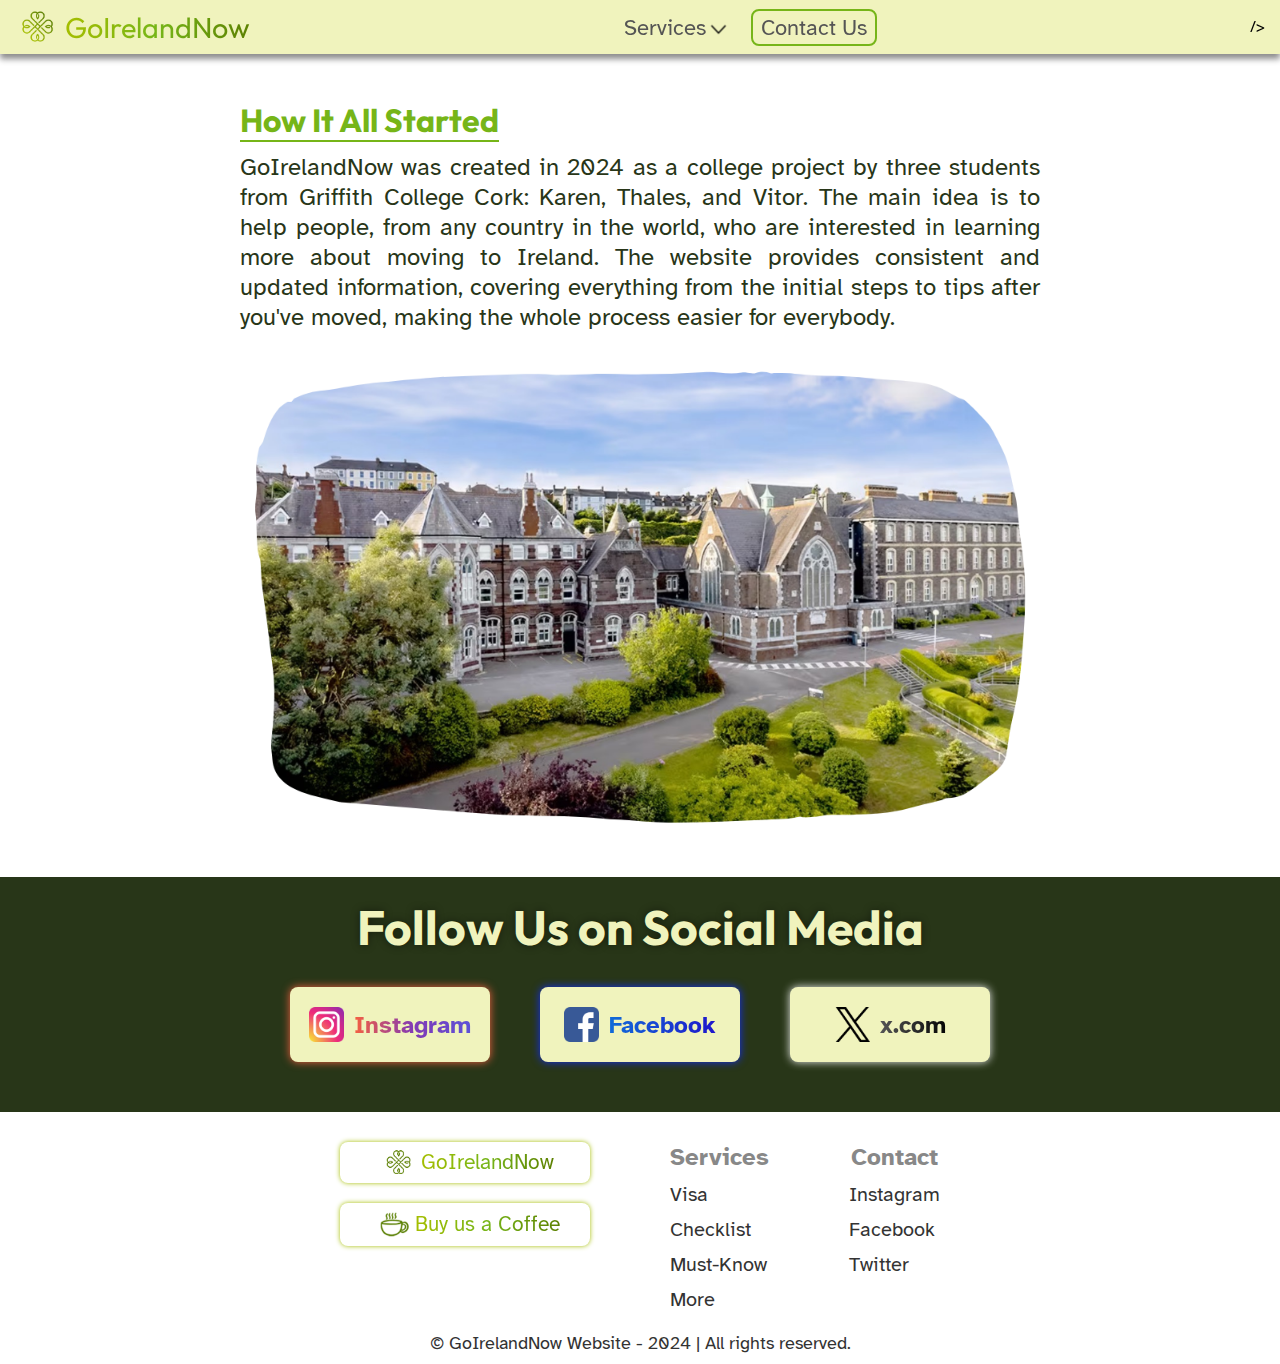
==== pages/about-project.html @ a742b515 "validate html and css" ====
<!DOCTYPE html>
<html lang="en">
<head>
    <!-- Description of the Website -->
    <meta name="description" content="Page to introduce the members of the website"> 
    <meta charset="UTF-8">
    <meta name="viewport" content="width=device-width, initial-scale=1.0">
    <!-- Title -->
    <title>GoIrelandNow</title>
    
    <!-- Imports -->
    <link rel="stylesheet" href="../styles/style.css">
    <link rel="stylesheet" href="../styles/components/content.css">
    <link rel="shortcut icon" href="../assets/icons/logo-l.png" type="image/x-icon">

</head>
<body>
    <header class="header">
        <a class="header__logo" href="../index.html">
            <img class="header__logo--icon" src="../assets/icons/logo-bg-transparent.png" alt="Logo of the WebSite">
            <p class="header__logo--website">GoIrelandNow</p>
        </a>
        <div class="header__menu">
            <p class="header__menu__dropdown">Services</p>
            <nav class="header__menu-nav__dropdown">
                <div class="nav-container">
                    <h2>About</h2>
                    <a href="../pages/about-us.html">About Creators</a>
                    <a href="../pages/about-project.html">About the Project</a>
                </div>
                <div class="nav-container">
                    <h2>Services</h2>
                    <a href="../pages/visa.html">Visa</a>
                    <a href="../pages/checklist.html">Checklist</a>
                    <a href="../pages/must-know.html">Must-Know</a>
                    <a href="../pages/more.html">More</a>
                </div>
            </nav>
            <a class="header__menu--link" href="../pages/contact-us.html">Contact Us</a>
        </div>

        <img src="../assets/icons/menu-burger.png" class="header__menu-mobile" alt="Menu">/>
        <div class="header__menu-mobile__overlay"></div>
        <div class="header__menu-mobile__dropdown">
            <img class="close-button" src="../assets/icons/x-icon2.png" alt="close icon">
            <h2>About</h2>
            <a href="../pages/about-us.html">About Us</a>
            <a href="../pages/about-project.html" class="lastItem">About Project</a>
            <h2>Services</h2>
            <a href="../pages/visa.html">Visa</a>
            <a href="../pages/checklist.html">Checklist</a>
            <a href="../pages/must-know.html">Must-know</a>
            <a href="../pages/more.html" class="lastItem">More</a>
            <a href="../pages/contact-us.html" class="header__menu--link">Contact Us</a>
        </div>
    </header>
    <main class="main">
        <section class="intro">
            <div class="intro__container">
                <h2 class="intro__heading">THE PROJECT</h2>
            </div>
        </section>
        <section class="content">
            
            <h2 class="content__heading heading">How It All Started</h2>
            
            <p class="content__desc">GoIrelandNow was created in 2024 as a college project by three students from Griffith College Cork: Karen, Thales, and Vitor. The main idea is to help people, from any country in the world, who are interested in learning more about moving to Ireland. The website provides consistent and updated information, covering everything from the initial steps to tips after you've moved, making the whole process easier for everybody.</p>

            <div class="content__img__about-project">
                <img src="../assets/images/griffith.jpg" alt="Image of Griffith College Cork Campus">
            </div>
        </section>
    </main>
    <aside class="social-media">
        <h2 class="social-media__heading heading">Follow Us on Social Media</h2>
        <div class="social-media__container">
            <a class="social-media__card instagram-card" href="https://www.instagram.com/" target="_blank">
                <img src="../assets/icons/instagram-icon.png" alt="Logo of the Instagram">
                <p class="instagram-text">Instagram</p>
            </a>
            <a class="social-media__card facebook-card" href="https://www.facebook.com/" target="_blank">
                <img src="../assets/icons/facebook-icon.png" alt="Logo of the Facebook">
                <p class="facebook-text">Facebook</p>
            </a>
            <a class="social-media__card twitter-card" href="https://x.com/" target="_blank">
                <img src="../assets/icons/x-twitter.png" alt="Logo of the X">
                <p class="twitter-text">x.com</p>
            </a>
        </div>
    </aside>
    <footer class="footer">
        <div class="footer__container">
            <div class="footer__logo">
                <a href="#" class="footer__logo__container">
                    <img class="footer__logo--icon" src="../assets/icons/logo-l2.png" alt="Logo of the WebSite">
                    <p class="footer__logo--website" >GoIrelandNow</p>
                </a>
                <a href="https://buymeacoffee.com/" target="_blank" class="footer__logo__container">
                    <img class="footer__logo--icon" src="../assets/icons/coffee.png" alt="Buy us a coffee">
                    <p class="footer__logo--website">Buy us a Coffee</p>
                </a>
            </div>
            <div class="footer__services">
                <h2 class="footer__services__heading">Services</h2>
                <a href="./visa.html" class="footer__services__link">Visa</a>
                <a href="./checklist.html" class="footer__services__link">Checklist</a>
                <a href="./must-know.html" class="footer__services__link">Must-Know</a>
                <a href="./more.html" class="footer__services__link">More</a>

            </div>
            <div class="footer__contact">
                <h2 class="footer__contact__heading">Contact</h2>
                <a href="https://www.instagram.com/" target="_blank" class="footer__contact__link">Instagram</a>
                <a href="https://www.facebook.com/" target="_blank" class="footer__contact__link">Facebook</a>
                <a href="https://x.com/" target="_blank" class="footer__contact__link">Twitter</a>
            </div>
        </div>
        <p class="footer-copyright">&copy; GoIrelandNow Website - 2024 | All rights reserved.</p>
    </footer> 
    
    <script src="../src/header-menu-dropdown.js"></script>
</body>
</html>
---- styles/style.css ----
@charset "UTF-8";

/* Importing files */
@import './abstract/reset.css';
@import './abstract/variables.css';
@import './utils/button.css';
@import './utils/heading.css';

/* Importing Components */
@import './components/header.css';
@import './components/footer.css';
---- styles/components/content.css ----
/* Importing Components */
@import './social-media.css';
@import '../abstract/variables.css';

.intro-pages {
    background-color: var(--bg-intro-section);
    width: 100vw;
    height: 350px;
    display: flex;
    justify-content: center;
    align-items: center;
    color: var(--cream);
}
.intro-pages__heading {
    font-size: 10rem;
    font-family: "Outfit", sans-serif;
    font-optical-sizing: auto;
    font-weight: 500;
    font-style: normal;
}
.content {
    background-color: var(--white);
    color: var(--font-color);
    max-width:800px;
    margin: auto;
    padding: 40px 0;
}
.content__heading {
    color: var(--apple-green);
    font-size: 2rem;
    width: fit-content;
    border-bottom: 2px solid var(--apple-green);
    margin-top: 30px;
}
.content__desc {
    font-size: 1.5rem;
    margin-top: 10px;
    margin-bottom: 10px;
    text-align: justify;
}
.content__desc__small {
    font-size: 3rem;
    margin-top: 10px;
    text-align: justify;
}
.content__desc-list{
    font-size: 1.2rem;
    padding-left: 40px;
    margin-top: 10px;
    margin-bottom: 10px;
    list-style-image: url('data:image/svg+xml,<svg xmlns="http://www.w3.org/2000/svg" viewBox="0 0 24 24" fill="%235C8001"><path d="M9 19c-.26 0-.51-.1-.71-.29l-6-6A.996.996 0 1 1 3.7 11.3l5.29 5.29L20.28 5.3a.996.996 0 1 1 1.41 1.41l-12 12c-.2.2-.45.29-.71.29Z"></path></svg>'); /*source: svgbackgrounds.com*/
}
.content__desc-list li::marker {
    font-size: 2rem;
    line-height:  .1rem; 
}
.content__img__about-us img {
    display: block;
    width: 100%;
}
.content__img__about-project img,
.content__img__about-ireland img,
.more__img {
    display: block;
    width: 100%;
    height: 100%;
    margin-top: 25px;
}
.photo {
    border-radius: 8px;
    width: 100%;
    display: block;
    margin: 20px auto;
    width: auto;
    box-shadow: 0 0 7px var(--black-shadow);
}
.content--link {
    font-size: 1.6rem;
    font-weight: bold;
    color: var(--font-color);
    position: relative;
    z-index: 10px; 
}
.content--link::after {
    content: '';
    position: absolute;
    width: 100%;
    height: 2px;
    background-color: var(--lime);
    top: 100%;
    left: 0;
    transform: scaleX(0);
    transform-origin: right;
    transition: transform 250ms ease-out;
}
.content--link:hover::after {
    transform: scaleX(1);
    transform-origin: left;
}

@media all and (max-width: 900px) {

    .content {
        padding: 30px 10px;
    }
    .content__heading {
        margin-top: 15px;
    }
    .content__desc, .content__desc-list {
        font-size: 1.125rem;

    }
    .intro-pages {
        padding: 15px 0;

    }
    .intro-pages__heading {
        font-size: 4rem;
    }
    
}
@media all and (max-width: 600px) {

    .content {
        padding: 10px 15px;
    }
    .content__heading {
        font-size: 1.75rem;
        margin-top: 5px;
    }
    .content__desc, .content__desc-list {
        font-size: .925rem;

    }
    .intro-pages {
        flex-direction: column;
        gap: 0px;
    
    }
    .intro-pages__heading {
        font-size: 4rem;

    }
    
    .content__img{
        display: block;
        width: 100%;
        margin-top: 25px;

    }
    .photo{
        display: block;
        width: 100%;
        margin-top: 25px;
    }
    
}
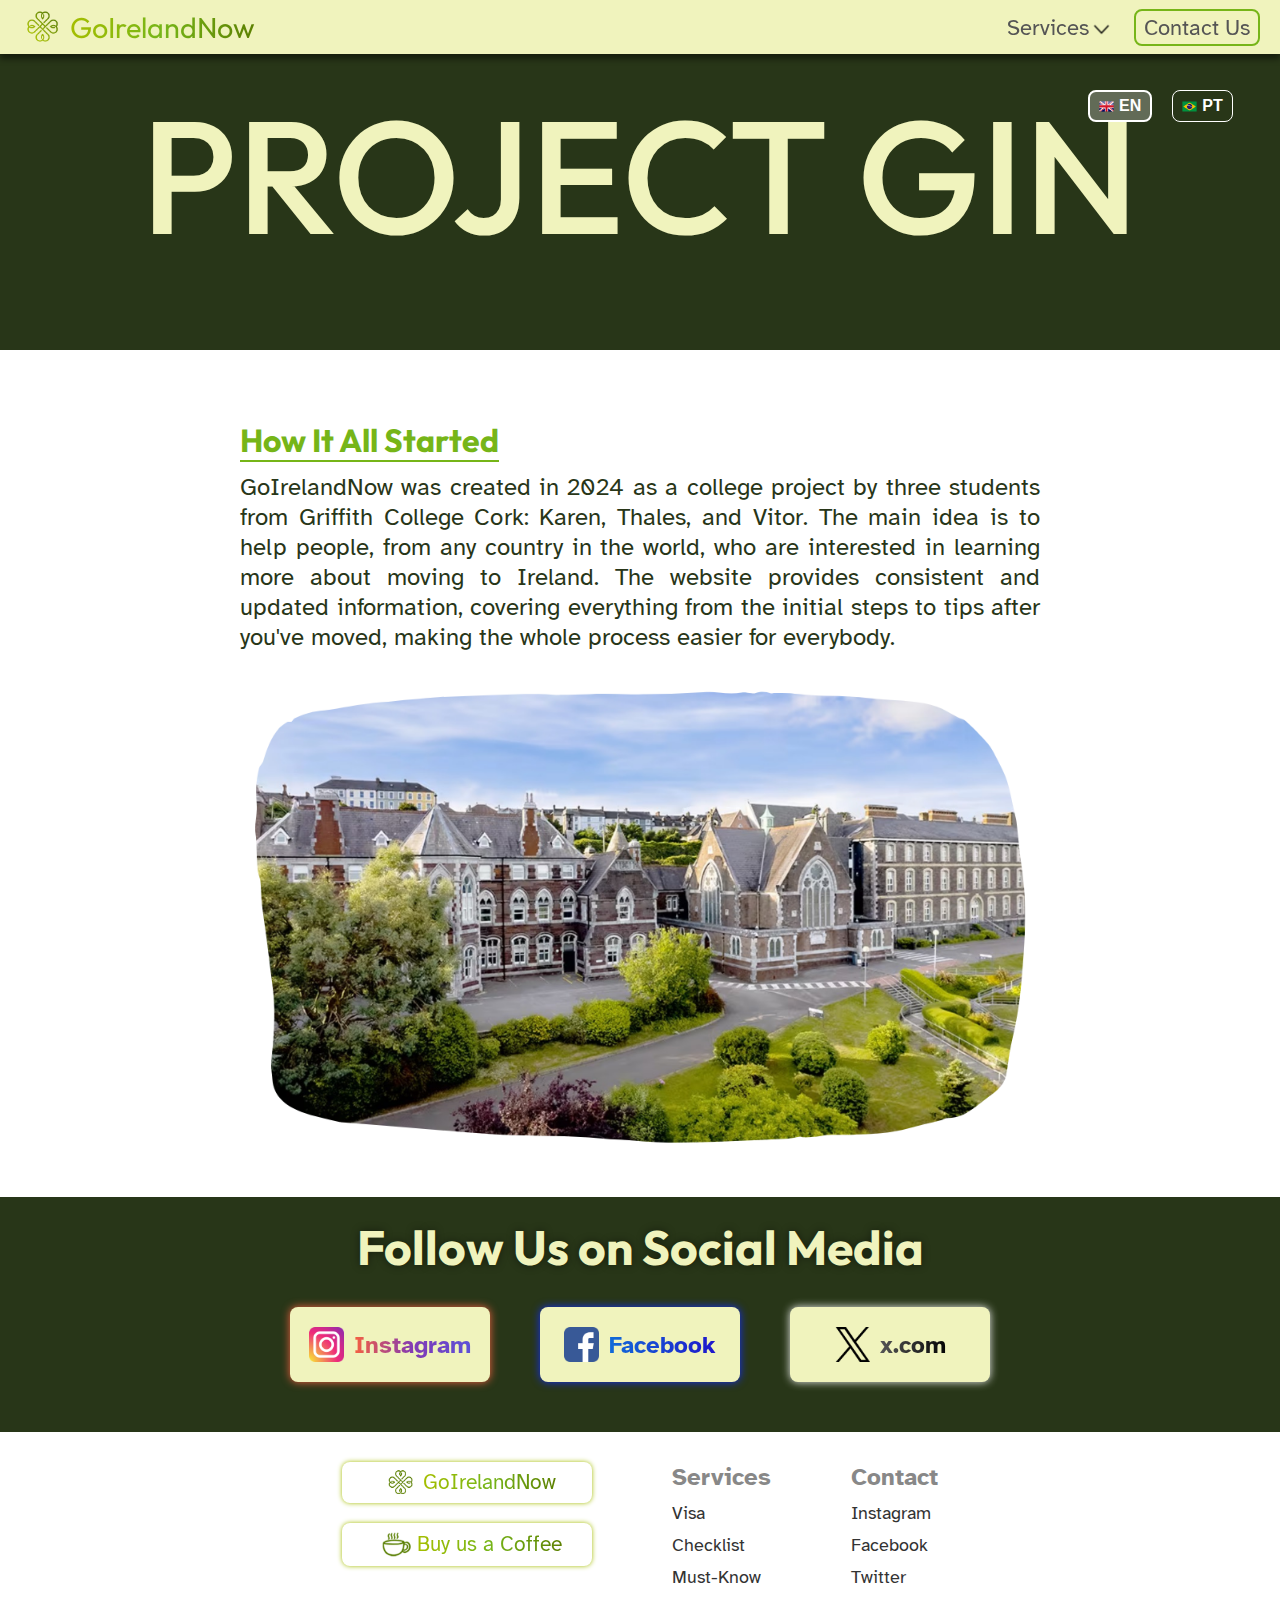
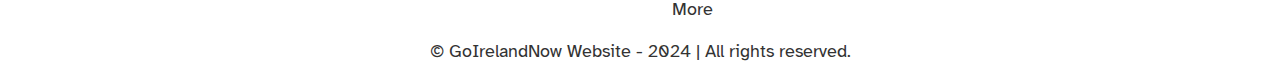
==== commit 09ad3ae2: "Updates the data tranlation of all pages" ====
--- a/pages/about-project.html
+++ b/pages/about-project.html
@@ -18,46 +18,65 @@
     <header class="header">
         <a class="header__logo" href="../index.html">
             <img class="header__logo--icon" src="../assets/icons/logo-bg-transparent.png" alt="Logo of the WebSite">
-            <p class="header__logo--website">GoIrelandNow</p>
+            <p class="header__logo--website" lang="en">GoIrelandNow</p>
         </a>
         <div class="header__menu">
-            <p class="header__menu__dropdown">Services</p>
+            <p class="header__menu__dropdown" data-pt="Serviços" data-en="Services">Services</p>
             <nav class="header__menu-nav__dropdown">
                 <div class="nav-container">
                     <h2>About</h2>
-                    <a href="../pages/about-us.html">About Creators</a>
-                    <a href="../pages/about-project.html">About the Project</a>
+                    <a href="../pages/about-us.html" data-pt="Sobre Criadores" data-en="About Creators">About
+                        Creators</a>
+                    <a href="../pages/about-project.html" data-en="About the Project" data-pt="Sobre o Projeto">About the
+                        Project</a>
                 </div>
                 <div class="nav-container">
                     <h2>Services</h2>
-                    <a href="../pages/visa.html">Visa</a>
-                    <a href="../pages/checklist.html">Checklist</a>
-                    <a href="../pages/must-know.html">Must-Know</a>
-                    <a href="../pages/more.html">More</a>
+                    <a href="../pages/visa.html" data-pt="Visto" data-en="Visa">Visa</a>
+                    <a href="../pages/checklist.html" lang="en">Checklist</a>
+                    <a href="../pages/must-know.html" lang="en">Must-Know</a>
+                    <a href="../pages/more.html" data-pt="Mais" data-en="More">More</a>
                 </div>
             </nav>
-            <a class="header__menu--link" href="../pages/contact-us.html">Contact Us</a>
+            <a class="header__menu--link" href="../pages/contact-us.html" data-pt="Entre em Contato"
+                data-en="Contact Us">Contact Us</a>
         </div>
 
-        <img src="../assets/icons/menu-burger.png" class="header__menu-mobile" alt="Menu">/>
+        <img src="../assets/icons/menu-burger.png" class="header__menu-mobile" alt="Menu"></>
         <div class="header__menu-mobile__overlay"></div>
         <div class="header__menu-mobile__dropdown">
-            <img class="close-button" src="../assets/icons/x-icon2.png" alt="close icon">
-            <h2>About</h2>
-            <a href="../pages/about-us.html">About Us</a>
-            <a href="../pages/about-project.html" class="lastItem">About Project</a>
-            <h2>Services</h2>
-            <a href="../pages/visa.html">Visa</a>
-            <a href="../pages/checklist.html">Checklist</a>
-            <a href="../pages/must-know.html">Must-know</a>
-            <a href="../pages/more.html" class="lastItem">More</a>
-            <a href="../pages/contact-us.html" class="header__menu--link">Contact Us</a>
+            <img class="close-button" src="assets/icons/x-icon2.png">
+
+            <h2 data-pt="Sobre" data-en="About">About</h2>
+            <a href="../pages/about-us.html" data-pt="Sobre Nós" data-en="About Us">About Us</a>
+            <a href="../pages/about-project.html" class="lastItem" data-pt="" data-en="">About Project</a>
+
+            <h2 data-pt="Serviços" data-en="Services">Services</h2>
+            <a href="../pages/visa.html" data-pt="Visto" data-en="Visa">Visa</a>
+            <a href="../pages/checklist.html" lang="en">Checklist</a>
+            <a href="../pages/must-know.html" lang="en">Must-know</a>
+            <a href="../pages/more.html" class="lastItem" data-pt="Saiba Mais" data-en="More">More</a>
+            <a href="../pages/contact-us.html" class="header__menu--link" data-pt="Entre em Contato"
+                data-en="Contact Us">Contact Us</a>
+
         </div>
     </header>
+    <div class="translate">
+        <div class="translate-button__container">
+            <button id="en" class="translate--buttons button-active">
+                <img src="../assets/icons/uk-flag.png" alt="United Kingdom Flag">
+                <p>EN</p>
+            </button>
+            <button id="pt" class="translate--buttons ">
+                <img src="../assets/icons/brazil-flag.png" alt="Brazilian Flag">
+                <p>PT</p>
+            </button>
+        </div>
+    </div>
     <main class="main">
-        <section class="intro">
-            <div class="intro__container">
-                <h2 class="intro__heading">THE PROJECT</h2>
+        <section class="intro-pages">
+            <div class="intro-pages__container">
+                <h2 class="intro-pages__heading">PROJECT GIN</h2>
             </div>
         </section>
         <section class="content">
@@ -72,7 +91,8 @@
         </section>
     </main>
     <aside class="social-media">
-        <h2 class="social-media__heading heading">Follow Us on Social Media</h2>
+        <h2 class="social-media__heading heading" data-pt="Siga Nossas Redes Sociais"
+            data-en="Follow Us on Social Media">Follow Us on Social Media</h2>
         <div class="social-media__container">
             <a class="social-media__card instagram-card" href="https://www.instagram.com/" target="_blank">
                 <img src="../assets/icons/instagram-icon.png" alt="Logo of the Instagram">
@@ -93,31 +113,34 @@
             <div class="footer__logo">
                 <a href="#" class="footer__logo__container">
                     <img class="footer__logo--icon" src="../assets/icons/logo-l2.png" alt="Logo of the WebSite">
-                    <p class="footer__logo--website" >GoIrelandNow</p>
+                    <p class="footer__logo--website">GoIrelandNow</p>
                 </a>
                 <a href="https://buymeacoffee.com/" target="_blank" class="footer__logo__container">
                     <img class="footer__logo--icon" src="../assets/icons/coffee.png" alt="Buy us a coffee">
-                    <p class="footer__logo--website">Buy us a Coffee</p>
+                    <p class="footer__logo--website" data-pt="Colabore" data-en="Buy us a Coffee">Buy us a Coffee</p>
                 </a>
             </div>
             <div class="footer__services">
-                <h2 class="footer__services__heading">Services</h2>
-                <a href="./visa.html" class="footer__services__link">Visa</a>
-                <a href="./checklist.html" class="footer__services__link">Checklist</a>
-                <a href="./must-know.html" class="footer__services__link">Must-Know</a>
-                <a href="./more.html" class="footer__services__link">More</a>
+                <h2 class="footer__services__heading" data-pt="" data-en="">Services</h2>
+                <a href="../pages/visa.html" class="footer__services__link" data-pt="Visto" data-en="Visa">Visa</a>
+                <a href="../pages/checklist.html" class="footer__services__link">Checklist</a>
+                <a href="../pages/must-know.html" class="footer__services__link">Must-Know</a>
+                <a href="../pages/more.html" class="footer__services__link" data-pt="Mais" data-en="More">More</a>
 
             </div>
             <div class="footer__contact">
-                <h2 class="footer__contact__heading">Contact</h2>
+                <h2 class="footer__contact__heading" data-pt="" data-en="">Contact</h2>
                 <a href="https://www.instagram.com/" target="_blank" class="footer__contact__link">Instagram</a>
                 <a href="https://www.facebook.com/" target="_blank" class="footer__contact__link">Facebook</a>
                 <a href="https://x.com/" target="_blank" class="footer__contact__link">Twitter</a>
             </div>
         </div>
-        <p class="footer-copyright">&copy; GoIrelandNow Website - 2024 | All rights reserved.</p>
-    </footer> 
+        <p class="footer-copyright" data-pt="&copy; GoIrelandNow Website - 2024 | Todos os direitos reservados."
+            data-en="&copy; GoIrelandNow Website - 2024 | All rights reserved.">&copy; GoIrelandNow Website - 2024 | All
+            rights reserved.</p>
+    </footer>
     
     <script src="../src/header-menu-dropdown.js"></script>
+    <script src="../src/translate.js"></script>
 </body>
 </html>--- a/styles/style.css
+++ b/styles/style.css
@@ -1,10 +1,13 @@
-@charset "UTF-8";
+@charset 'UTF-8';
 
 /* Importing files */
 @import './abstract/reset.css';
 @import './abstract/variables.css';
+
+/* Components */
 @import './utils/button.css';
 @import './utils/heading.css';
+@import './components/translate-buttons.css';
 
 /* Importing Components */
 @import './components/header.css';
--- a/styles/components/content.css
+++ b/styles/components/content.css
@@ -148,6 +148,7 @@
         margin-top: 25px;
 
     }
+
     .photo{
         display: block;
         width: 100%;
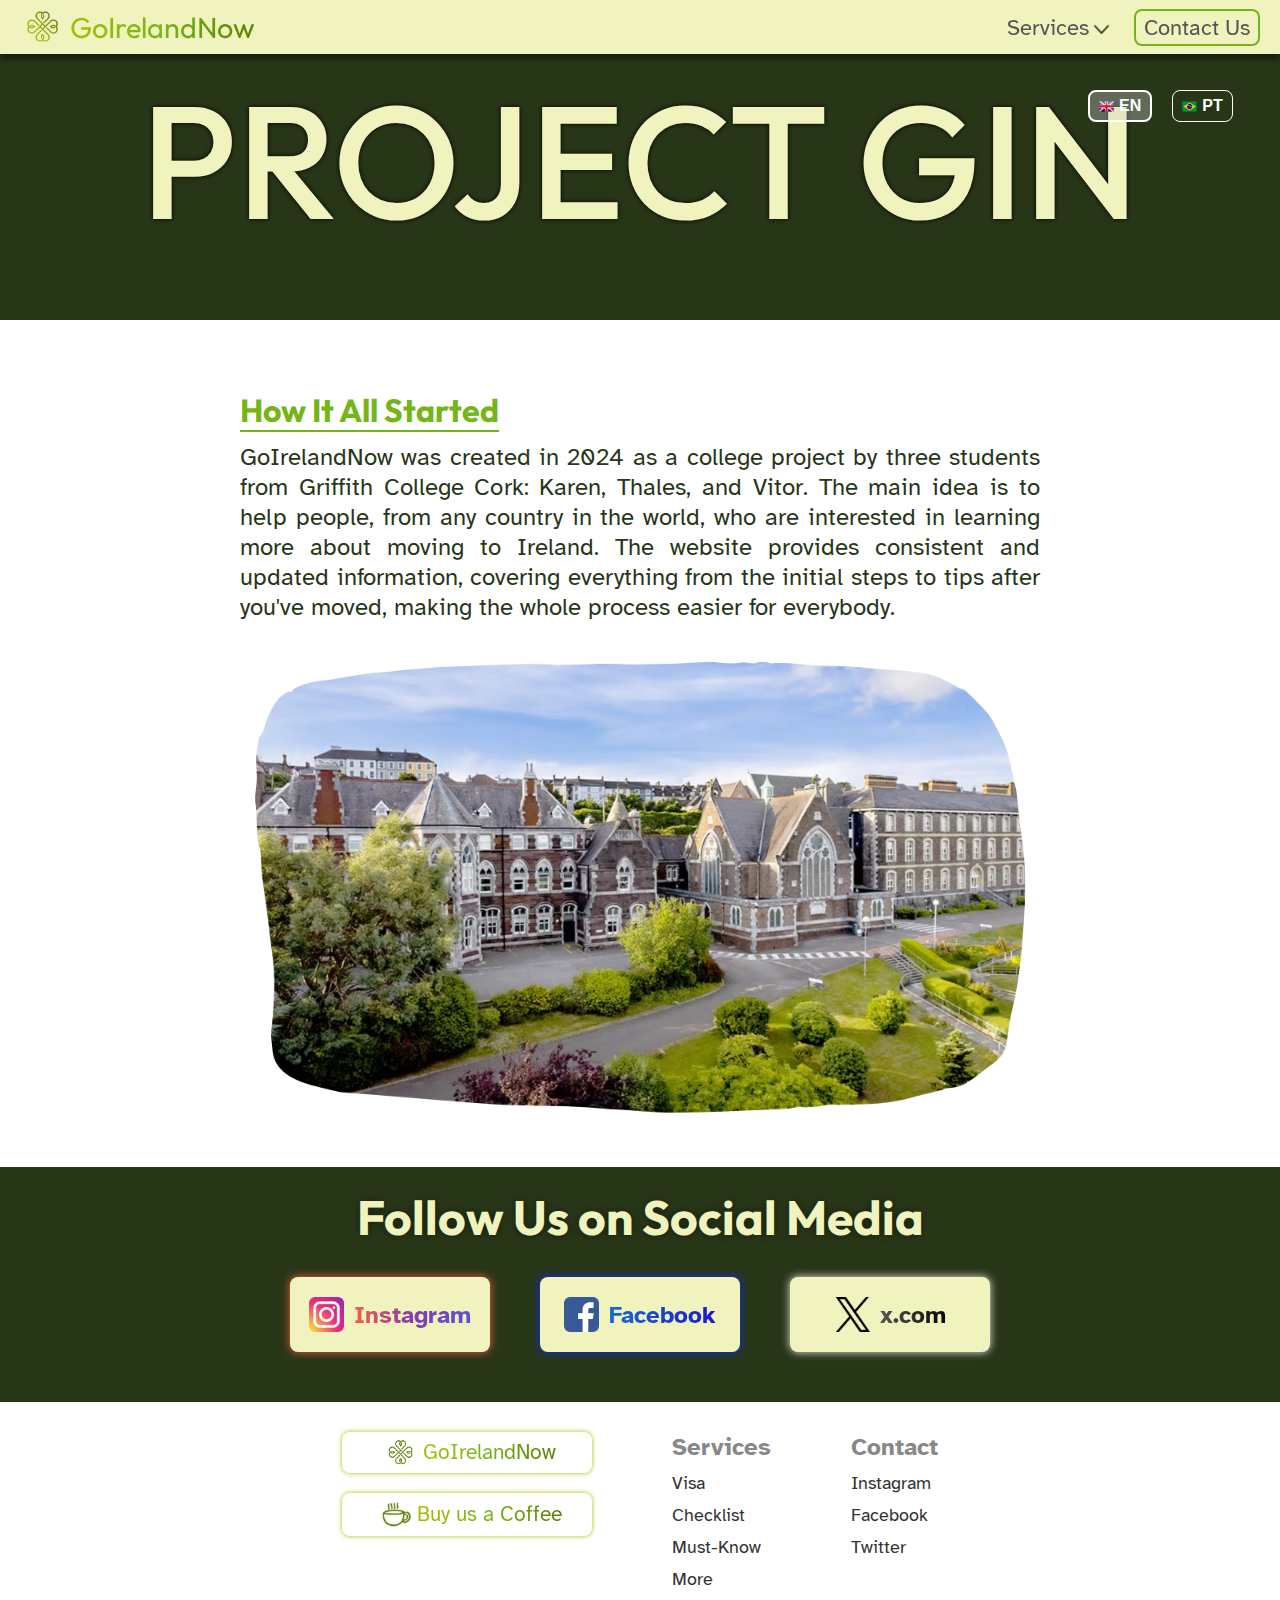
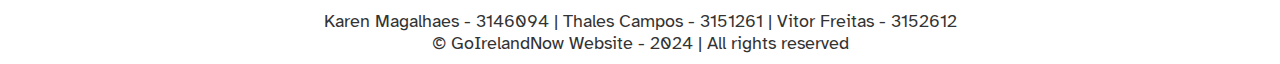
==== commit ddc8d995: "adds all the translated content" ====
--- a/pages/about-project.html
+++ b/pages/about-project.html
@@ -1,19 +1,21 @@
 <!DOCTYPE html>
 <html lang="en">
+
 <head>
     <!-- Description of the Website -->
-    <meta name="description" content="Page to introduce the members of the website"> 
+    <meta name="description" content="Page to introduce the members of the website">
     <meta charset="UTF-8">
     <meta name="viewport" content="width=device-width, initial-scale=1.0">
     <!-- Title -->
     <title>GoIrelandNow</title>
-    
+
     <!-- Imports -->
     <link rel="stylesheet" href="../styles/style.css">
     <link rel="stylesheet" href="../styles/components/content.css">
     <link rel="shortcut icon" href="../assets/icons/logo-l.png" type="image/x-icon">
 
 </head>
+
 <body>
     <header class="header">
         <a class="header__logo" href="../index.html">
@@ -27,7 +29,8 @@
                     <h2>About</h2>
                     <a href="../pages/about-us.html" data-pt="Sobre Criadores" data-en="About Creators">About
                         Creators</a>
-                    <a href="../pages/about-project.html" data-en="About the Project" data-pt="Sobre o Projeto">About the
+                    <a href="../pages/about-project.html" data-en="About the Project" data-pt="Sobre o Projeto">About
+                        the
                         Project</a>
                 </div>
                 <div class="nav-container">
@@ -45,11 +48,12 @@
         <img src="../assets/icons/menu-burger.png" class="header__menu-mobile" alt="Menu"></>
         <div class="header__menu-mobile__overlay"></div>
         <div class="header__menu-mobile__dropdown">
-            <img class="close-button" src="assets/icons/x-icon2.png">
+            <img class="close-button" src="../assets/icons/x-icon2.png">
 
             <h2 data-pt="Sobre" data-en="About">About</h2>
             <a href="../pages/about-us.html" data-pt="Sobre Nós" data-en="About Us">About Us</a>
-            <a href="../pages/about-project.html" class="lastItem" data-pt="" data-en="">About Project</a>
+            <a href="../pages/about-project.html" class="lastItem" data-pt="Sobre Projeto" data-en="About Project">About
+                Project</a>
 
             <h2 data-pt="Serviços" data-en="Services">Services</h2>
             <a href="../pages/visa.html" data-pt="Visto" data-en="Visa">Visa</a>
@@ -76,14 +80,24 @@
     <main class="main">
         <section class="intro-pages">
             <div class="intro-pages__container">
-                <h2 class="intro-pages__heading">PROJECT GIN</h2>
+                <h2 class="intro-pages__heading" data-pt="PROJETO GIN" data-en="PROJECT GIN">PROJECT GIN</h2>
             </div>
         </section>
         <section class="content">
-            
-            <h2 class="content__heading heading">How It All Started</h2>
-            
-            <p class="content__desc">GoIrelandNow was created in 2024 as a college project by three students from Griffith College Cork: Karen, Thales, and Vitor. The main idea is to help people, from any country in the world, who are interested in learning more about moving to Ireland. The website provides consistent and updated information, covering everything from the initial steps to tips after you've moved, making the whole process easier for everybody.</p>
+
+            <h2 class="content__heading heading" data-pt="Como Tudo Começou" data-en="How It All Started">
+                How It All Started
+            </h2>
+
+            <p class="content__desc"
+                data-pt="A GoIrelandNow foi criada em 2024 como um projeto universitário por três alunos da Griffith College Cork: Karen, Thales e Vitor. A ideia principal é ajudar as pessoas, de qualquer país do mundo, que estejam interessadas em saber mais sobre como se mudar para a Irlanda. O site fornece informações consistentes e atualizadas, abrangendo desde as etapas iniciais até dicas após a mudança, facilitando todo o processo para todos."
+                data-en="GoIrelandNow was created in 2024 as a college project by three students from Griffith College Cork: Karen, Thales, and Vitor. The main idea is to help people, from any country in the world, who are interested in learning more about moving to Ireland. The website provides consistent and updated information, covering everything from the initial steps to tips after you've moved, making the whole process easier for everybody.">
+                GoIrelandNow was created in 2024 as a college project by three students from Griffith College Cork:
+                Karen, Thales, and Vitor. The main idea is to help people, from any country in the world, who are
+                interested in learning more about moving to Ireland. The website provides consistent and updated
+                information, covering everything from the initial steps to tips after you've moved, making the whole
+                process easier for everybody.
+            </p>
 
             <div class="content__img__about-project">
                 <img src="../assets/images/griffith.jpg" alt="Image of Griffith College Cork Campus">
@@ -135,12 +149,14 @@
                 <a href="https://x.com/" target="_blank" class="footer__contact__link">Twitter</a>
             </div>
         </div>
+        <p class="footer-copyright margin-top-20">Karen Magalhaes - 3146094 | Thales Campos - 3151261 | Vitor Freitas - 3152612</p>
         <p class="footer-copyright" data-pt="&copy; GoIrelandNow Website - 2024 | Todos os direitos reservados."
             data-en="&copy; GoIrelandNow Website - 2024 | All rights reserved.">&copy; GoIrelandNow Website - 2024 | All
-            rights reserved.</p>
+            rights reserved</p>
     </footer>
-    
+
     <script src="../src/header-menu-dropdown.js"></script>
     <script src="../src/translate.js"></script>
 </body>
+
 </html>--- a/styles/components/content.css
+++ b/styles/components/content.css
@@ -5,11 +5,14 @@
 .intro-pages {
     background-color: var(--bg-intro-section);
     width: 100vw;
-    height: 350px;
+    height: 320px;
     display: flex;
     justify-content: center;
-    align-items: center;
+    align-items: flex-end;
     color: var(--cream);
+}
+.intro-pages__container {
+    margin: auto;
 }
 .intro-pages__heading {
     font-size: 10rem;
@@ -17,6 +20,7 @@
     font-optical-sizing: auto;
     font-weight: 500;
     font-style: normal;
+    text-shadow: 0 0 5px black;
 }
 .content {
     background-color: var(--white);
@@ -98,6 +102,41 @@
     transform-origin: left;
 }
 
+/* About-us modification */
+.about-us__content {
+    padding-top: 0;
+    max-width: 650px;
+}
+/* Large Screens in vertical mode */
+@media all and (max-width: 1100px)  and (min-height: 1400px) {
+    .intro-pages {
+        height: 250px;
+        padding: 15px 0;
+
+    }
+    .intro-pages__heading {
+        font-size: 8rem;
+    }
+}
+
+/* Ipads and Large Screens */
+@media all and (max-width: 1100px)  and (min-height: 1000px) and (max-height: 1400px) {
+    .intro-pages__heading {
+        font-size: 8rem;
+    }
+}
+
+@media all and (max-width: 1100px)  and (max-height: 800px) {
+
+    .intro-pages {
+        height: 250px;
+    }
+    .intro-pages__container {
+        position: relative;
+        top: 40px;
+    }
+}
+
 @media all and (max-width: 900px) {
 
     .content {
@@ -115,7 +154,7 @@
 
     }
     .intro-pages__heading {
-        font-size: 4rem;
+        font-size: 6rem;
     }
     
 }
@@ -135,10 +174,13 @@
     .intro-pages {
         flex-direction: column;
         gap: 0px;
-    
-    }
-    .intro-pages__heading {
-        font-size: 4rem;
+        padding: 100px 0 10px 0px;
+        height: fit-content;
+    
+    }
+    .intro-pages__heading {
+        font-size: 3rem;
+        text-align: center;
 
     }
     
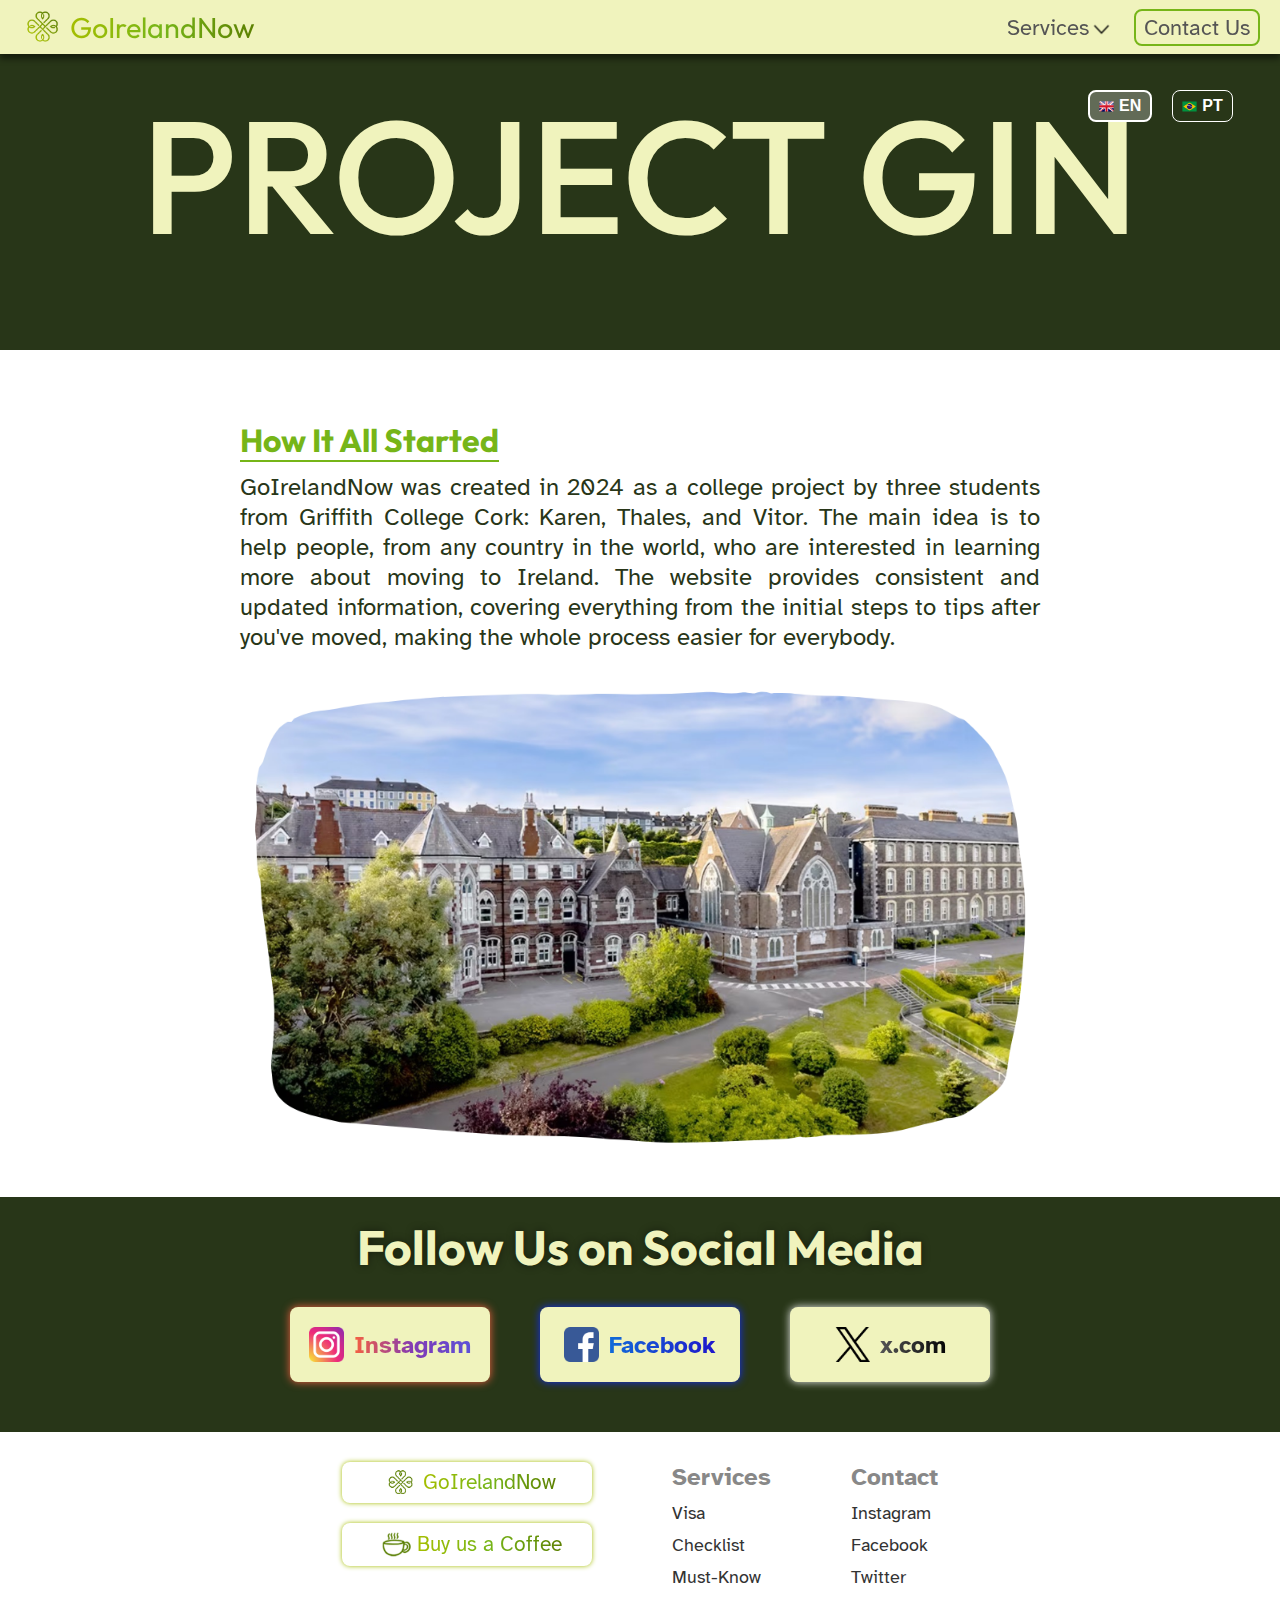
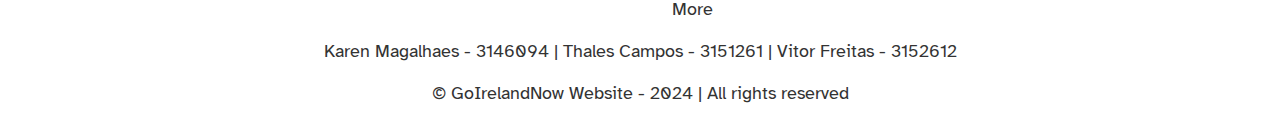
==== commit 222c6952: "fixed all bugs and errors the validator indicated" ====
--- a/pages/about-project.html
+++ b/pages/about-project.html
@@ -45,10 +45,10 @@
                 data-en="Contact Us">Contact Us</a>
         </div>
 
-        <img src="../assets/icons/menu-burger.png" class="header__menu-mobile" alt="Menu"></>
+        <img src="../assets/icons/menu-burger.png" class="header__menu-mobile" alt="Menu">
         <div class="header__menu-mobile__overlay"></div>
         <div class="header__menu-mobile__dropdown">
-            <img class="close-button" src="../assets/icons/x-icon2.png">
+            <img class="close-button" src="../assets/icons/x-icon2.png" alt="Close the Menu">
 
             <h2 data-pt="Sobre" data-en="About">About</h2>
             <a href="../pages/about-us.html" data-pt="Sobre Nós" data-en="About Us">About Us</a>
@@ -69,11 +69,11 @@
         <div class="translate-button__container">
             <button id="en" class="translate--buttons button-active">
                 <img src="../assets/icons/uk-flag.png" alt="United Kingdom Flag">
-                <p>EN</p>
+                <span>EN</span>
             </button>
             <button id="pt" class="translate--buttons ">
                 <img src="../assets/icons/brazil-flag.png" alt="Brazilian Flag">
-                <p>PT</p>
+                <span>PT</span>
             </button>
         </div>
     </div>
--- a/styles/style.css
+++ b/styles/style.css
@@ -1,4 +1,4 @@
-@charset 'UTF-8';
+@charset "UTF-8";
 
 /* Importing files */
 @import './abstract/reset.css';
--- a/styles/components/content.css
+++ b/styles/components/content.css
@@ -5,14 +5,11 @@
 .intro-pages {
     background-color: var(--bg-intro-section);
     width: 100vw;
-    height: 320px;
+    height: 350px;
     display: flex;
     justify-content: center;
-    align-items: flex-end;
+    align-items: center;
     color: var(--cream);
-}
-.intro-pages__container {
-    margin: auto;
 }
 .intro-pages__heading {
     font-size: 10rem;
@@ -20,7 +17,6 @@
     font-optical-sizing: auto;
     font-weight: 500;
     font-style: normal;
-    text-shadow: 0 0 5px black;
 }
 .content {
     background-color: var(--white);
@@ -102,41 +98,6 @@
     transform-origin: left;
 }
 
-/* About-us modification */
-.about-us__content {
-    padding-top: 0;
-    max-width: 650px;
-}
-/* Large Screens in vertical mode */
-@media all and (max-width: 1100px)  and (min-height: 1400px) {
-    .intro-pages {
-        height: 250px;
-        padding: 15px 0;
-
-    }
-    .intro-pages__heading {
-        font-size: 8rem;
-    }
-}
-
-/* Ipads and Large Screens */
-@media all and (max-width: 1100px)  and (min-height: 1000px) and (max-height: 1400px) {
-    .intro-pages__heading {
-        font-size: 8rem;
-    }
-}
-
-@media all and (max-width: 1100px)  and (max-height: 800px) {
-
-    .intro-pages {
-        height: 250px;
-    }
-    .intro-pages__container {
-        position: relative;
-        top: 40px;
-    }
-}
-
 @media all and (max-width: 900px) {
 
     .content {
@@ -154,7 +115,7 @@
 
     }
     .intro-pages__heading {
-        font-size: 6rem;
+        font-size: 4rem;
     }
     
 }
@@ -174,13 +135,10 @@
     .intro-pages {
         flex-direction: column;
         gap: 0px;
-        padding: 100px 0 10px 0px;
-        height: fit-content;
     
     }
     .intro-pages__heading {
-        font-size: 3rem;
-        text-align: center;
+        font-size: 4rem;
 
     }
     
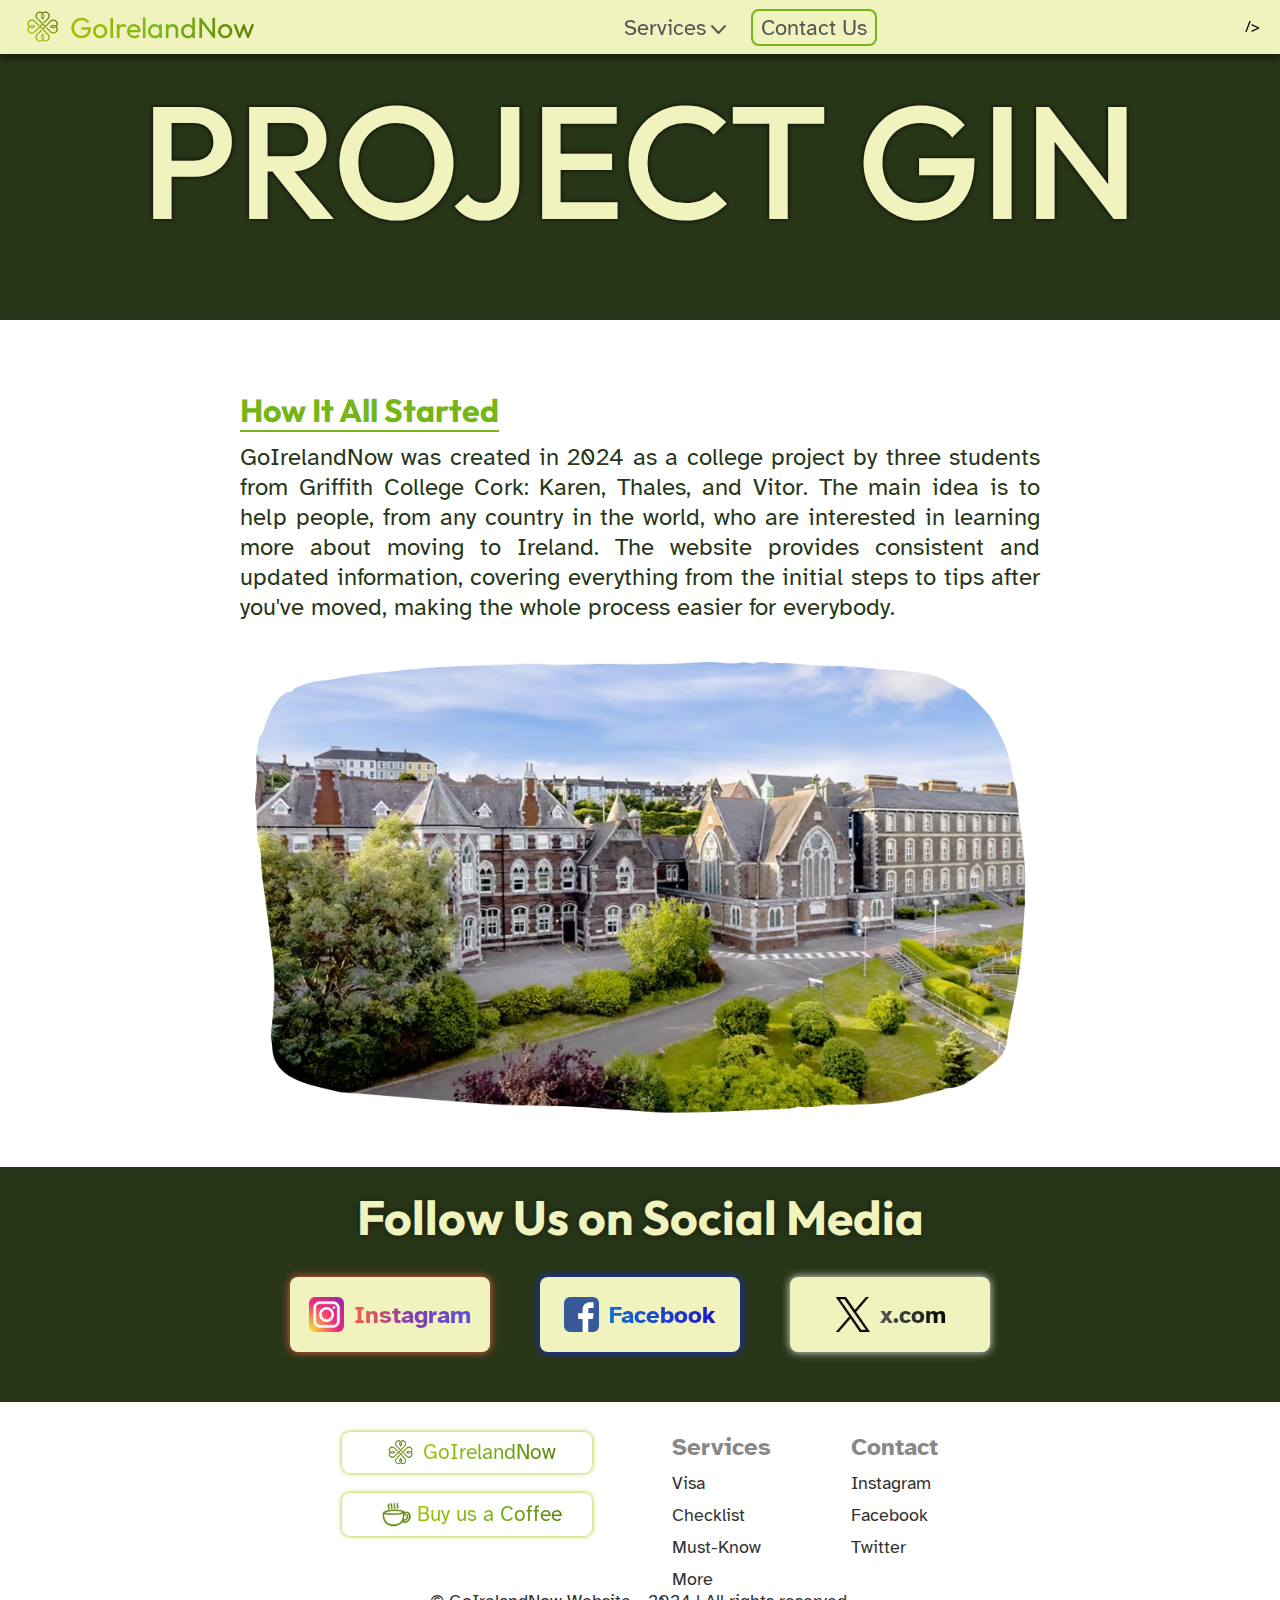
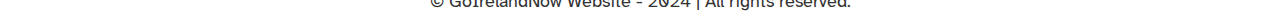
==== commit 7d03026e: "Merge branch 'main' of https://github.com/vitorlfreitas/go-ireland-now" ====
--- a/pages/about-project.html
+++ b/pages/about-project.html
@@ -20,10 +20,10 @@
     <header class="header">
         <a class="header__logo" href="../index.html">
             <img class="header__logo--icon" src="../assets/icons/logo-bg-transparent.png" alt="Logo of the WebSite">
-            <p class="header__logo--website" lang="en">GoIrelandNow</p>
+            <p class="header__logo--website">GoIrelandNow</p>
         </a>
         <div class="header__menu">
-            <p class="header__menu__dropdown" data-pt="Serviços" data-en="Services">Services</p>
+            <p class="header__menu__dropdown">Services</p>
             <nav class="header__menu-nav__dropdown">
                 <div class="nav-container">
                     <h2>About</h2>
@@ -35,20 +35,19 @@
                 </div>
                 <div class="nav-container">
                     <h2>Services</h2>
-                    <a href="../pages/visa.html" data-pt="Visto" data-en="Visa">Visa</a>
-                    <a href="../pages/checklist.html" lang="en">Checklist</a>
-                    <a href="../pages/must-know.html" lang="en">Must-Know</a>
-                    <a href="../pages/more.html" data-pt="Mais" data-en="More">More</a>
+                    <a href="../pages/visa.html">Visa</a>
+                    <a href="../pages/checklist.html">Checklist</a>
+                    <a href="../pages/must-know.html">Must-Know</a>
+                    <a href="../pages/more.html">More</a>
                 </div>
             </nav>
-            <a class="header__menu--link" href="../pages/contact-us.html" data-pt="Entre em Contato"
-                data-en="Contact Us">Contact Us</a>
+            <a class="header__menu--link" href="../pages/contact-us.html">Contact Us</a>
         </div>
 
-        <img src="../assets/icons/menu-burger.png" class="header__menu-mobile" alt="Menu">
+        <img src="../assets/icons/menu-burger.png" class="header__menu-mobile" alt="Menu">/>
         <div class="header__menu-mobile__overlay"></div>
         <div class="header__menu-mobile__dropdown">
-            <img class="close-button" src="../assets/icons/x-icon2.png" alt="Close the Menu">
+            <img class="close-button" src="../assets/icons/x-icon2.png">
 
             <h2 data-pt="Sobre" data-en="About">About</h2>
             <a href="../pages/about-us.html" data-pt="Sobre Nós" data-en="About Us">About Us</a>
@@ -65,22 +64,10 @@
 
         </div>
     </header>
-    <div class="translate">
-        <div class="translate-button__container">
-            <button id="en" class="translate--buttons button-active">
-                <img src="../assets/icons/uk-flag.png" alt="United Kingdom Flag">
-                <span>EN</span>
-            </button>
-            <button id="pt" class="translate--buttons ">
-                <img src="../assets/icons/brazil-flag.png" alt="Brazilian Flag">
-                <span>PT</span>
-            </button>
-        </div>
-    </div>
     <main class="main">
         <section class="intro-pages">
             <div class="intro-pages__container">
-                <h2 class="intro-pages__heading" data-pt="PROJETO GIN" data-en="PROJECT GIN">PROJECT GIN</h2>
+                <h2 class="intro-pages__heading">PROJECT GIN</h2>
             </div>
         </section>
         <section class="content">
@@ -105,8 +92,7 @@
         </section>
     </main>
     <aside class="social-media">
-        <h2 class="social-media__heading heading" data-pt="Siga Nossas Redes Sociais"
-            data-en="Follow Us on Social Media">Follow Us on Social Media</h2>
+        <h2 class="social-media__heading heading">Follow Us on Social Media</h2>
         <div class="social-media__container">
             <a class="social-media__card instagram-card" href="https://www.instagram.com/" target="_blank">
                 <img src="../assets/icons/instagram-icon.png" alt="Logo of the Instagram">
@@ -127,36 +113,34 @@
             <div class="footer__logo">
                 <a href="#" class="footer__logo__container">
                     <img class="footer__logo--icon" src="../assets/icons/logo-l2.png" alt="Logo of the WebSite">
-                    <p class="footer__logo--website">GoIrelandNow</p>
+                    <p class="footer__logo--website" >GoIrelandNow</p>
                 </a>
                 <a href="https://buymeacoffee.com/" target="_blank" class="footer__logo__container">
                     <img class="footer__logo--icon" src="../assets/icons/coffee.png" alt="Buy us a coffee">
-                    <p class="footer__logo--website" data-pt="Colabore" data-en="Buy us a Coffee">Buy us a Coffee</p>
+                    <p class="footer__logo--website">Buy us a Coffee</p>
                 </a>
             </div>
             <div class="footer__services">
-                <h2 class="footer__services__heading" data-pt="" data-en="">Services</h2>
-                <a href="../pages/visa.html" class="footer__services__link" data-pt="Visto" data-en="Visa">Visa</a>
-                <a href="../pages/checklist.html" class="footer__services__link">Checklist</a>
-                <a href="../pages/must-know.html" class="footer__services__link">Must-Know</a>
-                <a href="../pages/more.html" class="footer__services__link" data-pt="Mais" data-en="More">More</a>
+                <h2 class="footer__services__heading">Services</h2>
+                <a href="./visa.html" class="footer__services__link">Visa</a>
+                <a href="./checklist.html" class="footer__services__link">Checklist</a>
+                <a href="./must-know.html" class="footer__services__link">Must-Know</a>
+                <a href="./more.html" class="footer__services__link">More</a>
 
             </div>
             <div class="footer__contact">
-                <h2 class="footer__contact__heading" data-pt="" data-en="">Contact</h2>
+                <h2 class="footer__contact__heading">Contact</h2>
                 <a href="https://www.instagram.com/" target="_blank" class="footer__contact__link">Instagram</a>
                 <a href="https://www.facebook.com/" target="_blank" class="footer__contact__link">Facebook</a>
                 <a href="https://x.com/" target="_blank" class="footer__contact__link">Twitter</a>
             </div>
         </div>
-        <p class="footer-copyright margin-top-20">Karen Magalhaes - 3146094 | Thales Campos - 3151261 | Vitor Freitas - 3152612</p>
         <p class="footer-copyright" data-pt="&copy; GoIrelandNow Website - 2024 | Todos os direitos reservados."
             data-en="&copy; GoIrelandNow Website - 2024 | All rights reserved.">&copy; GoIrelandNow Website - 2024 | All
-            rights reserved</p>
+            rights reserved.</p>
     </footer>
-
+    
     <script src="../src/header-menu-dropdown.js"></script>
-    <script src="../src/translate.js"></script>
 </body>
 
 </html>--- a/styles/components/content.css
+++ b/styles/components/content.css
@@ -5,11 +5,14 @@
 .intro-pages {
     background-color: var(--bg-intro-section);
     width: 100vw;
-    height: 350px;
+    height: 320px;
     display: flex;
     justify-content: center;
-    align-items: center;
+    align-items: flex-end;
     color: var(--cream);
+}
+.intro-pages__container {
+    margin: auto;
 }
 .intro-pages__heading {
     font-size: 10rem;
@@ -17,6 +20,7 @@
     font-optical-sizing: auto;
     font-weight: 500;
     font-style: normal;
+    text-shadow: 0 0 5px black;
 }
 .content {
     background-color: var(--white);
@@ -98,6 +102,41 @@
     transform-origin: left;
 }
 
+/* About-us modification */
+.about-us__content {
+    padding-top: 0;
+    max-width: 650px;
+}
+/* Large Screens in vertical mode */
+@media all and (max-width: 1100px)  and (min-height: 1400px) {
+    .intro-pages {
+        height: 250px;
+        padding: 15px 0;
+
+    }
+    .intro-pages__heading {
+        font-size: 8rem;
+    }
+}
+
+/* Ipads and Large Screens */
+@media all and (max-width: 1100px)  and (min-height: 1000px) and (max-height: 1400px) {
+    .intro-pages__heading {
+        font-size: 8rem;
+    }
+}
+
+@media all and (max-width: 1100px)  and (max-height: 800px) {
+
+    .intro-pages {
+        height: 250px;
+    }
+    .intro-pages__container {
+        position: relative;
+        top: 40px;
+    }
+}
+
 @media all and (max-width: 900px) {
 
     .content {
@@ -115,7 +154,7 @@
 
     }
     .intro-pages__heading {
-        font-size: 4rem;
+        font-size: 6rem;
     }
     
 }
@@ -135,10 +174,13 @@
     .intro-pages {
         flex-direction: column;
         gap: 0px;
-    
-    }
-    .intro-pages__heading {
-        font-size: 4rem;
+        padding: 100px 0 10px 0px;
+        height: fit-content;
+    
+    }
+    .intro-pages__heading {
+        font-size: 3rem;
+        text-align: center;
 
     }
     
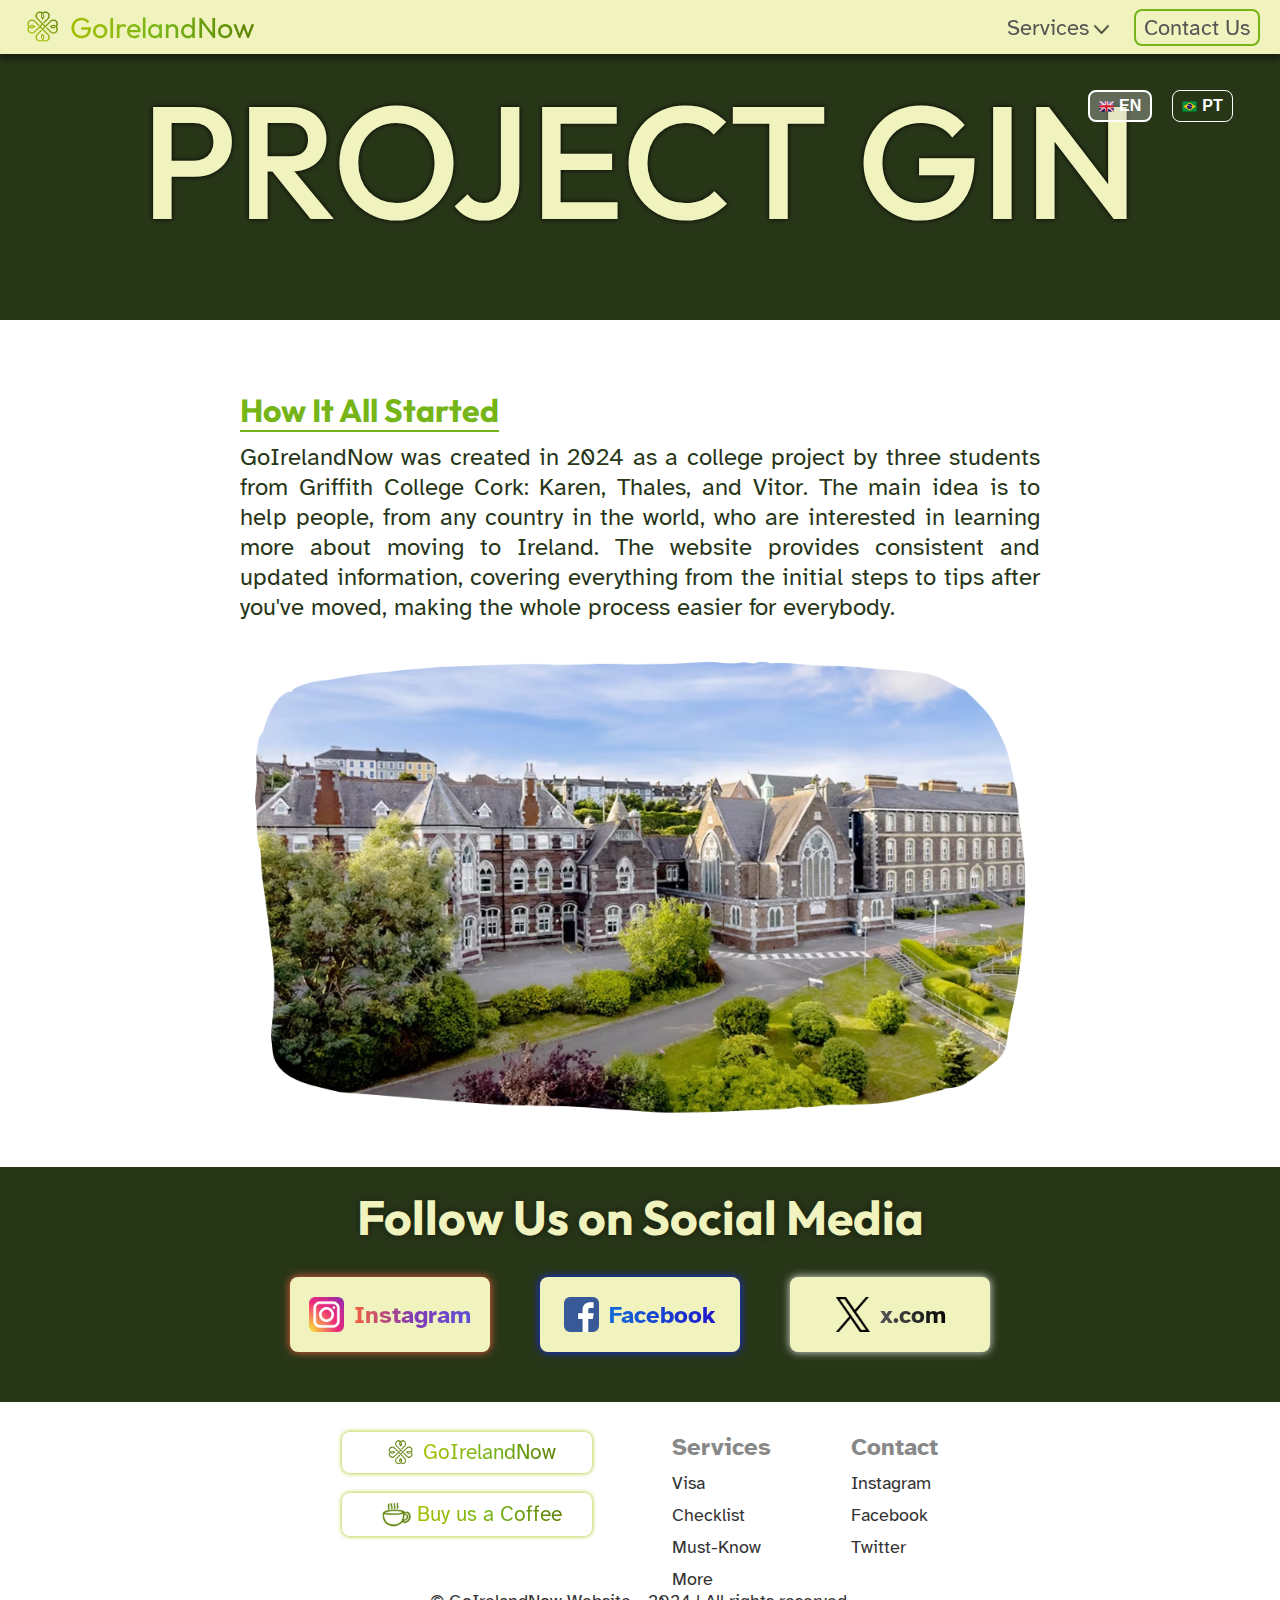
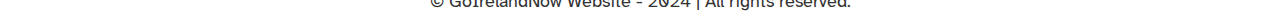
==== commit ac541b35: "Merge branch 'main' of https://github.com/vitorlfreitas/go-ireland-now" ====
--- a/pages/about-project.html
+++ b/pages/about-project.html
@@ -44,10 +44,10 @@
             <a class="header__menu--link" href="../pages/contact-us.html">Contact Us</a>
         </div>
 
-        <img src="../assets/icons/menu-burger.png" class="header__menu-mobile" alt="Menu">/>
+        <img src="../assets/icons/menu-burger.png" class="header__menu-mobile" alt="Menu">
         <div class="header__menu-mobile__overlay"></div>
         <div class="header__menu-mobile__dropdown">
-            <img class="close-button" src="../assets/icons/x-icon2.png">
+            <img class="close-button" src="../assets/icons/x-icon2.png" alt="Close the Menu">
 
             <h2 data-pt="Sobre" data-en="About">About</h2>
             <a href="../pages/about-us.html" data-pt="Sobre Nós" data-en="About Us">About Us</a>
@@ -64,6 +64,18 @@
 
         </div>
     </header>
+    <div class="translate">
+        <div class="translate-button__container">
+            <button id="en" class="translate--buttons button-active">
+                <img src="../assets/icons/uk-flag.png" alt="United Kingdom Flag">
+                <span>EN</span>
+            </button>
+            <button id="pt" class="translate--buttons ">
+                <img src="../assets/icons/brazil-flag.png" alt="Brazilian Flag">
+                <span>PT</span>
+            </button>
+        </div>
+    </div>
     <main class="main">
         <section class="intro-pages">
             <div class="intro-pages__container">
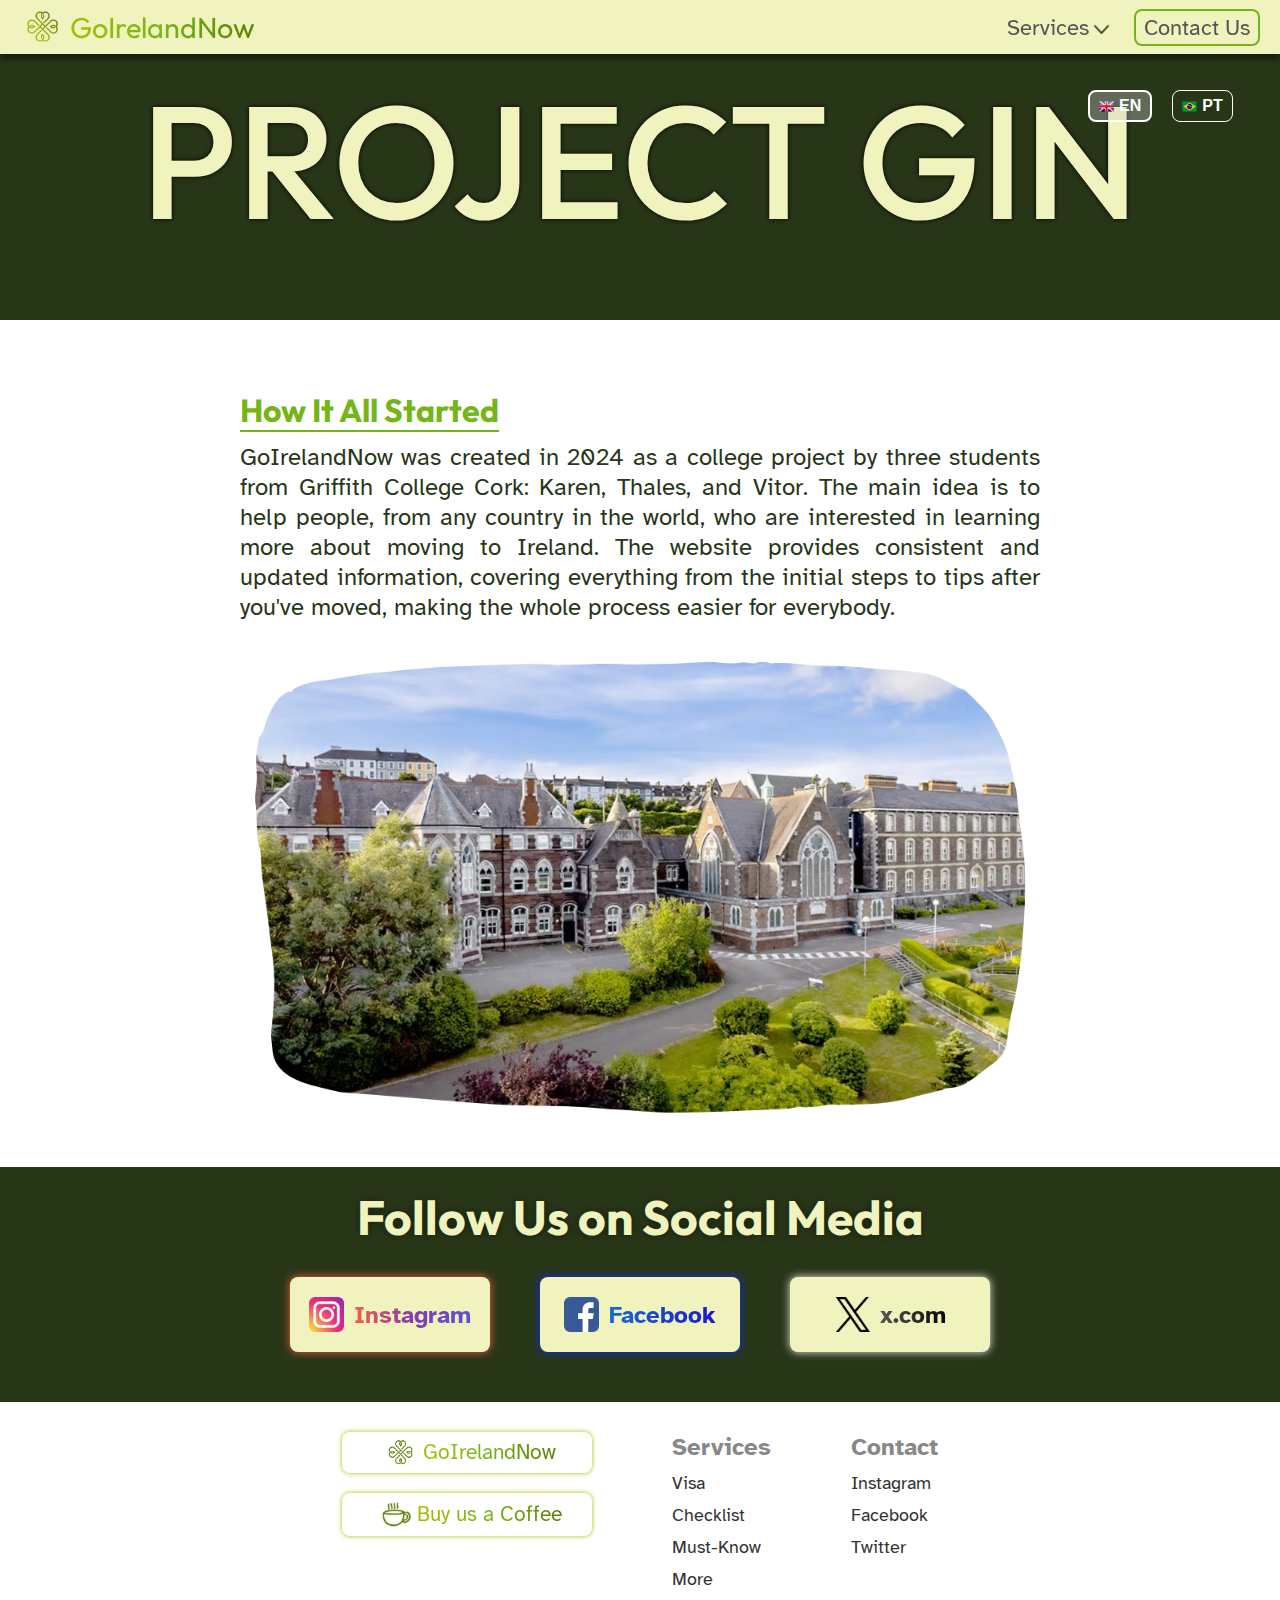
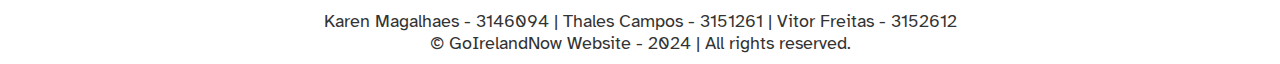
==== commit 1f85a454: "check mistakes" ====
--- a/pages/about-project.html
+++ b/pages/about-project.html
@@ -123,7 +123,7 @@
     <footer class="footer">
         <div class="footer__container">
             <div class="footer__logo">
-                <a href="#" class="footer__logo__container">
+                <a href="../index.html" class="footer__logo__container">
                     <img class="footer__logo--icon" src="../assets/icons/logo-l2.png" alt="Logo of the WebSite">
                     <p class="footer__logo--website" >GoIrelandNow</p>
                 </a>
@@ -147,12 +147,15 @@
                 <a href="https://x.com/" target="_blank" class="footer__contact__link">Twitter</a>
             </div>
         </div>
+        <p class="footer-copyright margin-top-20">Karen Magalhaes - 3146094 | Thales Campos - 3151261 | Vitor Freitas -
+            3152612</p>
         <p class="footer-copyright" data-pt="&copy; GoIrelandNow Website - 2024 | Todos os direitos reservados."
             data-en="&copy; GoIrelandNow Website - 2024 | All rights reserved.">&copy; GoIrelandNow Website - 2024 | All
             rights reserved.</p>
     </footer>
     
     <script src="../src/header-menu-dropdown.js"></script>
+    <script src="../src/translate.js"></script>
 </body>
 
 </html>--- a/styles/components/content.css
+++ b/styles/components/content.css
@@ -21,7 +21,9 @@
     font-weight: 500;
     font-style: normal;
     text-shadow: 0 0 5px black;
-}
+
+}
+
 .content {
     background-color: var(--white);
     color: var(--font-color);
@@ -135,8 +137,11 @@
         position: relative;
         top: 40px;
     }
-}
-
+    .intro-pages__heading {
+        margin-top: -80px; 
+        margin-bottom: 30px;   
+    }
+}
 @media all and (max-width: 900px) {
 
     .content {
